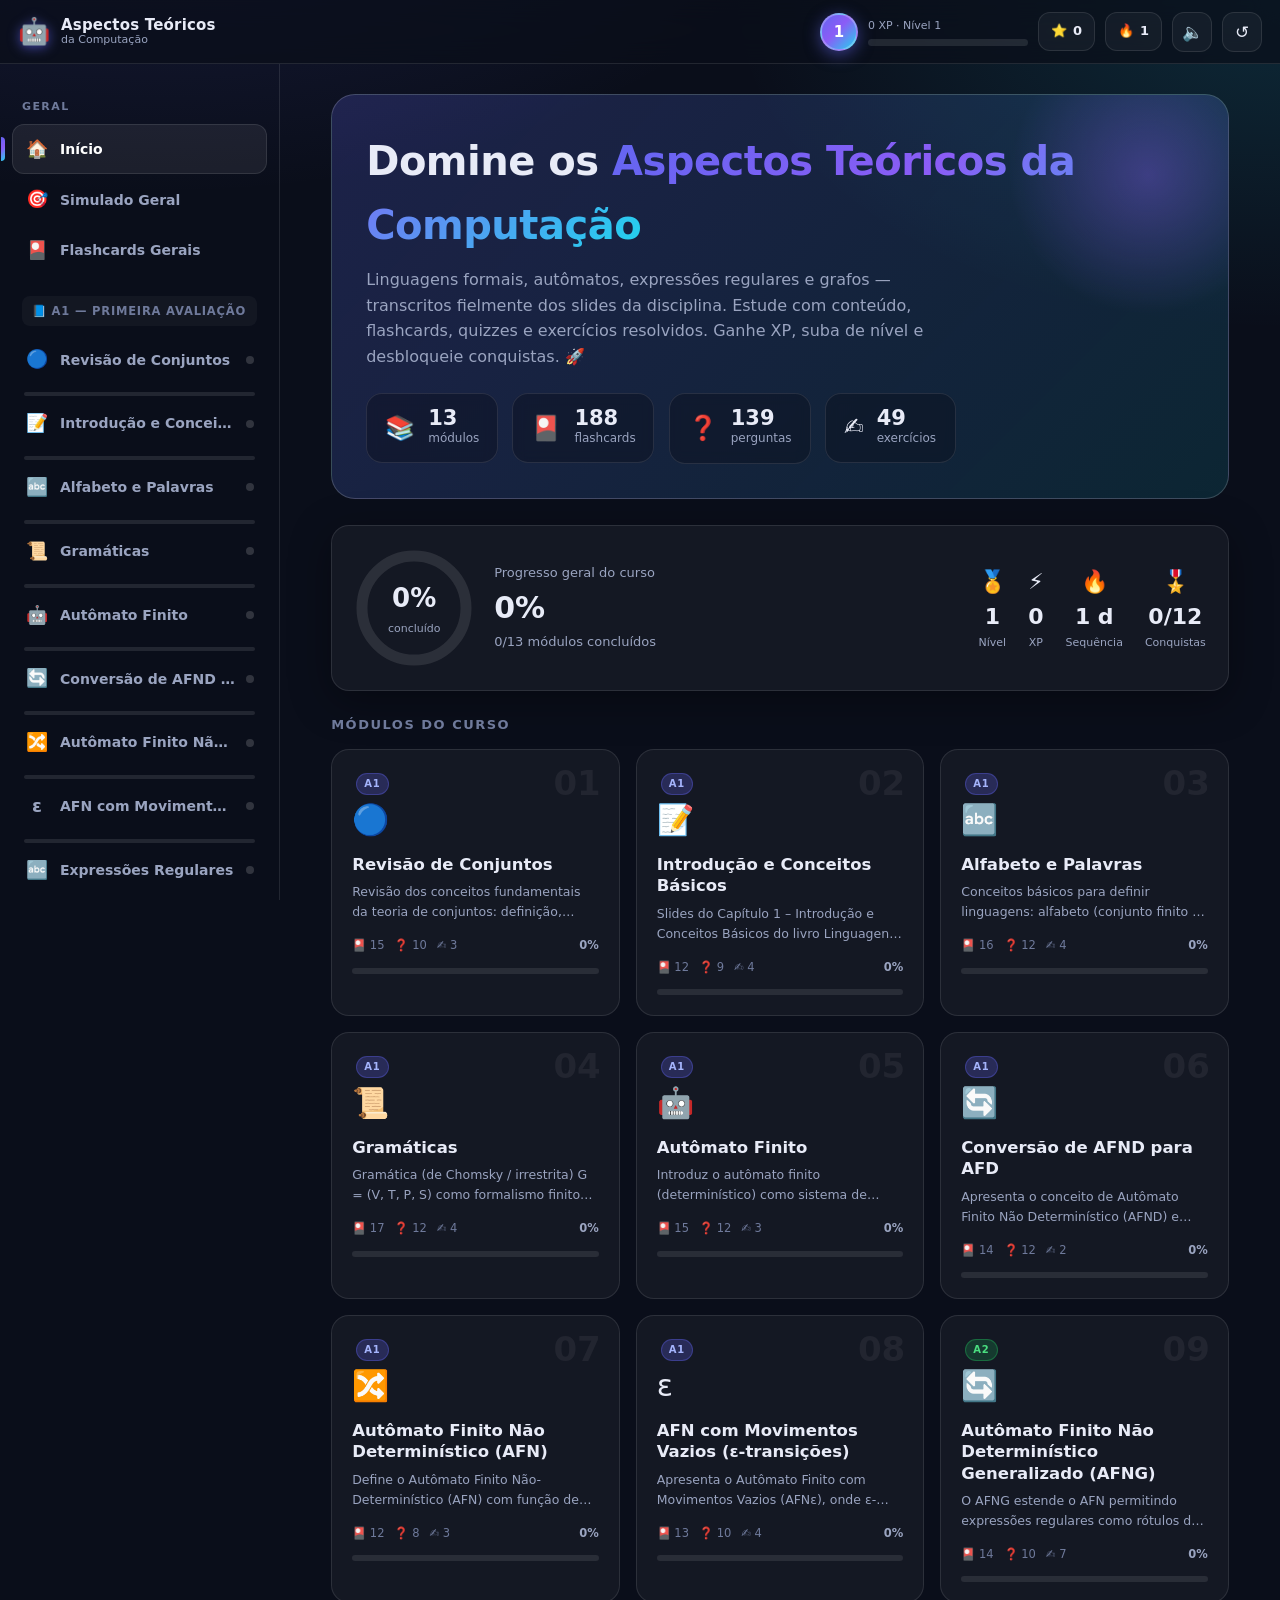
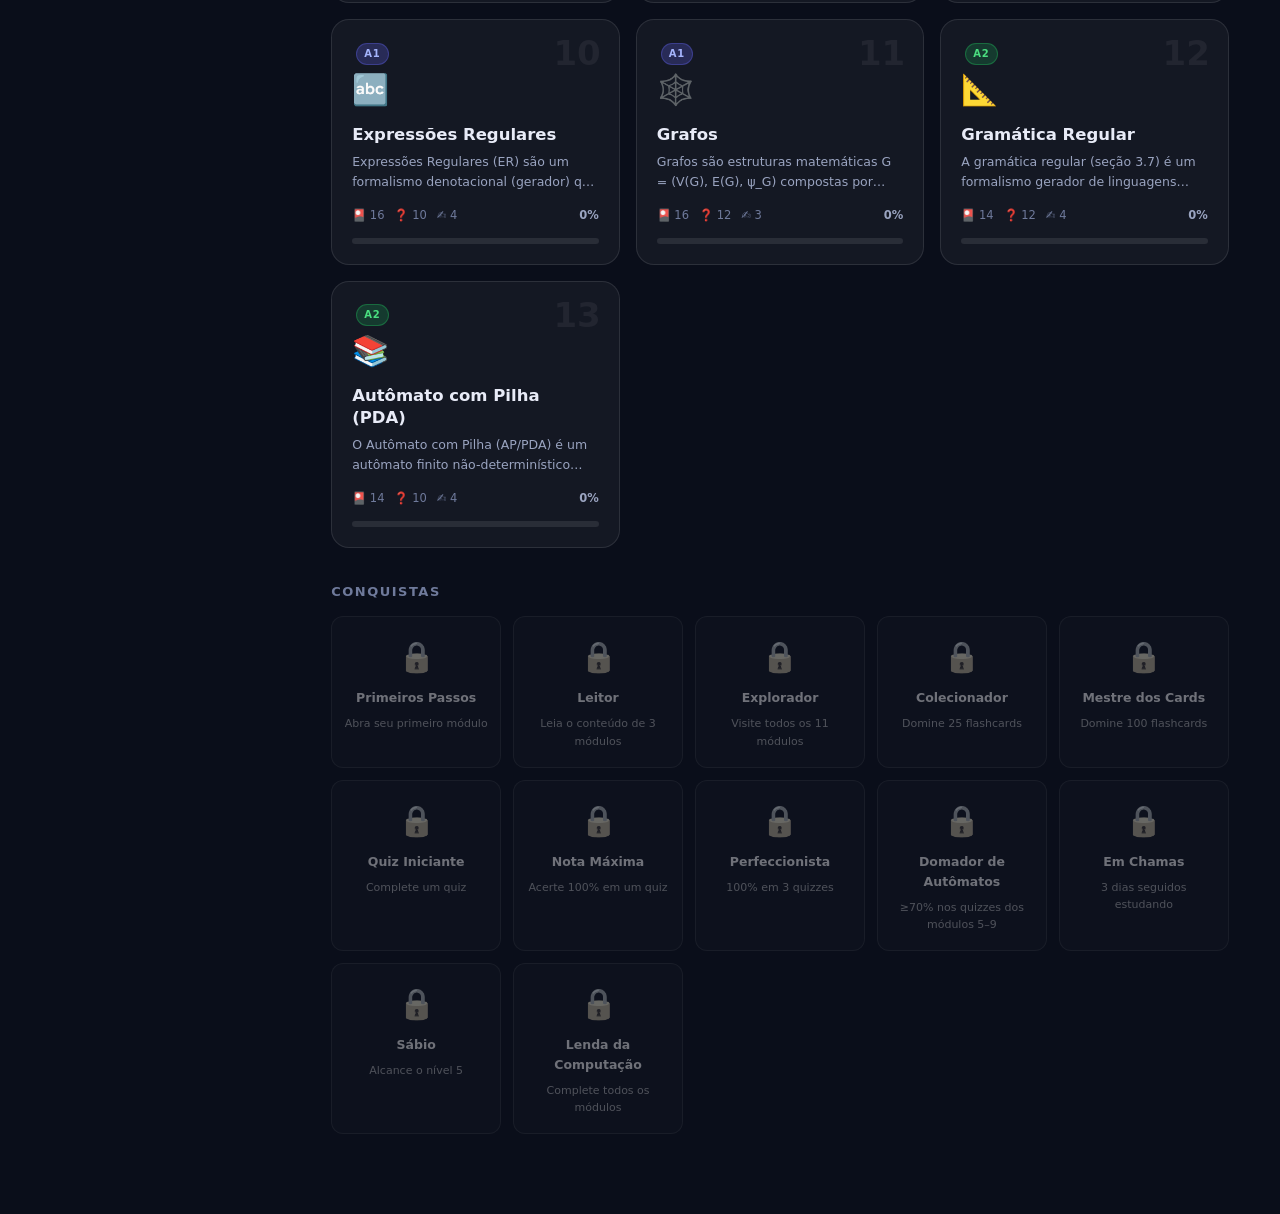
==== index.html @ 9d61594e "Inicial: site interativo de estudos — Aspectos Teóricos da Computação Vanilla JS offline, com flashc" ====
<!DOCTYPE html>
<html lang="pt-BR">
<head>
  <meta charset="UTF-8" />
  <meta name="viewport" content="width=device-width, initial-scale=1.0" />
  <title>Aspectos Teóricos da Computação · Estudo Interativo</title>
  <meta name="description" content="Site interativo de estudos: linguagens formais, autômatos, expressões regulares e grafos. Flashcards, quiz, exercícios e gamificação." />
  <link rel="preconnect" href="https://fonts.googleapis.com" />
  <link rel="stylesheet" href="css/styles.css" />
  <link rel="icon" href="data:image/svg+xml,<svg xmlns='http://www.w3.org/2000/svg' viewBox='0 0 100 100'><text y='.9em' font-size='90'>🤖</text></svg>" />
</head>
<body>
  <!-- Confetti / efeitos -->
  <canvas id="fx" aria-hidden="true"></canvas>

  <!-- Topbar -->
  <header id="topbar">
    <button id="menuBtn" class="icon-btn" aria-label="Menu" title="Menu">☰</button>
    <a class="brand" href="#home">
      <span class="brand-logo">🤖</span>
      <span class="brand-text">
        <strong>Aspectos Teóricos</strong>
        <small>da Computação</small>
      </span>
    </a>

    <div class="hud">
      <div class="hud-level" id="hudLevel" title="Seu nível">
        <span class="hud-level-badge" id="hudLevelNum">1</span>
        <div class="hud-xpwrap">
          <div class="hud-xptext"><span id="hudXp">0</span> XP · Nível <span id="hudLevelText">1</span></div>
          <div class="xpbar"><div class="xpbar-fill" id="hudXpFill"></div></div>
        </div>
      </div>
      <div class="hud-chip" id="hudPoints" title="Pontos acumulados">⭐ <span id="hudPointsNum">0</span></div>
      <div class="hud-chip" id="hudStreak" title="Sequência de dias estudando">🔥 <span id="hudStreakNum">0</span></div>
      <button class="icon-btn" id="soundBtn" title="Ativar/desativar sons">🔊</button>
      <button class="icon-btn" id="resetBtn" title="Zerar progresso">↺</button>
    </div>
  </header>

  <div id="shell">
    <!-- Sidebar -->
    <nav id="sidebar" aria-label="Navegação dos módulos"></nav>
    <div id="backdrop"></div>

    <!-- Conteúdo principal -->
    <main id="main" tabindex="-1"></main>
  </div>

  <!-- Toasts -->
  <div id="toasts" aria-live="polite"></div>

  <!-- Bibliotecas (vendoradas para uso offline) -->
  <script src="js/vendor/marked.min.js"></script>
  <script src="js/vendor/mermaid.min.js"></script>
  <!-- Dados do curso (auto-gerado) -->
  <script src="js/content-data.js"></script>
  <!-- Aplicação -->
  <script src="js/app.js"></script>
</body>
</html>
---- css/styles.css ----
/* ===========================================================================
   Aspectos Teóricos da Computação — Estudo Interativo
   Tema escuro, glassmorphism, gamificação.
   =========================================================================== */
:root{
  --bg0:#0a0e1a; --bg1:#0e1430; --bg2:#121a3a;
  --card:rgba(255,255,255,.045);
  --card-strong:rgba(255,255,255,.07);
  --border:rgba(255,255,255,.10);
  --border-strong:rgba(255,255,255,.18);
  --txt:#e8ebf7; --muted:#9aa4c0; --muted2:#6f7a9b;
  --ind:#6366f1; --vio:#8b5cf6; --cya:#22d3ee; --pin:#ec4899;
  --grn:#22c55e; --red:#ef4444; --amb:#f59e0b;
  --grad:linear-gradient(135deg,#6366f1 0%,#8b5cf6 45%,#22d3ee 100%);
  --grad-pin:linear-gradient(135deg,#ec4899,#8b5cf6);
  --grad-grn:linear-gradient(135deg,#22c55e,#14b8a6);
  --radius:18px; --radius-sm:12px;
  --shadow:0 10px 40px rgba(0,0,0,.35);
  --topbar-h:64px; --sidebar-w:280px;
  --font:'Inter',ui-sans-serif,system-ui,-apple-system,'Segoe UI',Roboto,Helvetica,Arial,sans-serif;
  --mono:ui-monospace,'JetBrains Mono','SFMono-Regular',Consolas,'Liberation Mono',monospace;
}

*{box-sizing:border-box}
html,body{margin:0;padding:0}
body{
  font-family:var(--font); color:var(--txt); line-height:1.6;
  background:
    radial-gradient(1200px 700px at 12% -8%, rgba(99,102,241,.20), transparent 60%),
    radial-gradient(1000px 600px at 100% 0%, rgba(34,211,238,.14), transparent 55%),
    radial-gradient(900px 600px at 50% 120%, rgba(236,72,153,.12), transparent 60%),
    var(--bg0);
  min-height:100vh; -webkit-font-smoothing:antialiased;
}
a{color:inherit;text-decoration:none}
button{font-family:inherit}
::selection{background:rgba(139,92,246,.4)}

/* Scrollbar */
*::-webkit-scrollbar{width:10px;height:10px}
*::-webkit-scrollbar-thumb{background:rgba(255,255,255,.12);border-radius:20px}
*::-webkit-scrollbar-thumb:hover{background:rgba(255,255,255,.22)}

#fx{position:fixed;inset:0;width:100%;height:100%;pointer-events:none;z-index:9999}

/* ============================ TOPBAR ============================ */
#topbar{
  position:sticky;top:0;z-index:50;height:var(--topbar-h);
  display:flex;align-items:center;gap:14px;padding:0 18px;
  background:rgba(10,14,26,.72);backdrop-filter:blur(14px);
  border-bottom:1px solid var(--border);
}
.brand{display:flex;align-items:center;gap:11px;min-width:0}
.brand-logo{font-size:26px;filter:drop-shadow(0 2px 6px rgba(99,102,241,.6))}
.brand-text{display:flex;flex-direction:column;line-height:1.05;min-width:0}
.brand-text strong{font-size:15px;letter-spacing:.2px;white-space:nowrap}
.brand-text small{font-size:11px;color:var(--muted);white-space:nowrap}

.hud{display:flex;align-items:center;gap:10px;margin-left:auto}
.hud-level{display:flex;align-items:center;gap:10px}
.hud-level-badge{
  width:38px;height:38px;border-radius:50%;display:grid;place-items:center;
  font-weight:800;font-size:15px;color:#fff;background:var(--grad);
  box-shadow:0 4px 16px rgba(99,102,241,.5);border:2px solid rgba(255,255,255,.25);
  flex:none;
}
.hud-xpwrap{display:flex;flex-direction:column;gap:4px;width:160px}
.hud-xptext{font-size:11px;color:var(--muted)}
.xpbar{height:7px;border-radius:20px;background:rgba(255,255,255,.10);overflow:hidden}
.xpbar-fill{height:100%;width:0;border-radius:20px;background:var(--grad);transition:width .6s cubic-bezier(.2,.8,.2,1)}
.hud-chip{
  display:flex;align-items:center;gap:6px;font-size:13px;font-weight:700;
  padding:8px 12px;border-radius:12px;background:var(--card);border:1px solid var(--border);
  white-space:nowrap;
}
.icon-btn{
  width:40px;height:40px;border-radius:12px;border:1px solid var(--border);
  background:var(--card);color:var(--txt);font-size:17px;cursor:pointer;flex:none;
  display:grid;place-items:center;transition:.15s;
}
.icon-btn:hover{background:var(--card-strong);border-color:var(--border-strong);transform:translateY(-1px)}
#menuBtn{display:none}

/* ============================ SHELL ============================ */
#shell{display:flex;align-items:flex-start}
#sidebar{
  position:sticky;top:var(--topbar-h);height:calc(100vh - var(--topbar-h));
  width:var(--sidebar-w);flex:none;overflow-y:auto;padding:16px 12px 40px;
  border-right:1px solid var(--border);
}
#backdrop{display:none}
#main{flex:1;min-width:0;padding:30px clamp(16px,4vw,52px) 80px;outline:none;max-width:1100px;margin:0 auto}

/* Sidebar nav */
.nav-section{font-size:11px;text-transform:uppercase;letter-spacing:1.4px;color:var(--muted2);margin:18px 10px 8px;font-weight:700}
.nav-section-eval{font-size:11.5px;letter-spacing:.8px;margin-top:20px;padding:6px 10px;border-radius:8px;background:rgba(255,255,255,.04)}
.nav-section-a2{color:#4ade80;background:rgba(34,197,94,.08)}
.nav-item{
  display:flex;align-items:center;gap:11px;padding:10px 12px;border-radius:12px;
  cursor:pointer;color:var(--muted);font-size:14px;font-weight:600;position:relative;transition:.14s;border:1px solid transparent;
}
.nav-item:hover{background:var(--card);color:var(--txt)}
.nav-item.active{background:var(--card-strong);color:#fff;border-color:var(--border)}
.nav-item.active::before{content:"";position:absolute;left:-12px;top:50%;transform:translateY(-50%);width:4px;height:24px;border-radius:0 4px 4px 0;background:var(--grad)}
.nav-ico{font-size:18px;width:24px;text-align:center;flex:none}
.nav-label{flex:1;min-width:0;overflow:hidden;text-overflow:ellipsis;white-space:nowrap}
.nav-num{font-size:11px;color:var(--muted2);font-weight:700;flex:none}
.nav-dot{width:8px;height:8px;border-radius:50%;flex:none;background:rgba(255,255,255,.16)}
.nav-dot.partial{background:var(--amb)}
.nav-dot.done{background:var(--grn);box-shadow:0 0 8px rgba(34,197,94,.7)}
.nav-mini{height:4px;border-radius:4px;background:rgba(255,255,255,.10);margin:7px 12px 2px;overflow:hidden}
.nav-mini > i{display:block;height:100%;background:var(--grad);border-radius:4px;transition:width .5s}

/* ============================ GENERIC ============================ */
.card{background:var(--card);border:1px solid var(--border);border-radius:var(--radius);padding:22px;box-shadow:var(--shadow)}
.btn{
  display:inline-flex;align-items:center;gap:8px;justify-content:center;
  padding:11px 18px;border-radius:12px;border:1px solid var(--border);
  background:var(--card);color:var(--txt);font-weight:700;font-size:14px;cursor:pointer;transition:.16s;
}
.btn:hover{background:var(--card-strong);transform:translateY(-1px);border-color:var(--border-strong)}
.btn:disabled{opacity:.5;cursor:not-allowed;transform:none}
.btn-primary{background:var(--grad);border:none;color:#fff;box-shadow:0 8px 22px rgba(99,102,241,.4)}
.btn-primary:hover{filter:brightness(1.08)}
.btn-ghost{background:transparent}
.btn-sm{padding:8px 13px;font-size:13px}
.pill{display:inline-block;padding:4px 11px;border-radius:30px;font-size:11.5px;font-weight:700;background:var(--card-strong);border:1px solid var(--border);color:var(--muted)}
.tag{display:inline-block;padding:3px 10px;border-radius:30px;font-size:11px;font-weight:600;color:#c7d0f0;background:rgba(99,102,241,.16);border:1px solid rgba(99,102,241,.3);margin:0 5px 5px 0}
.muted{color:var(--muted)}
.section-title{font-size:13px;text-transform:uppercase;letter-spacing:1.5px;color:var(--muted2);font-weight:700;margin:0 0 14px}

.page-head{margin-bottom:26px}
.page-head h1{font-size:clamp(24px,3.4vw,36px);margin:0 0 6px;font-weight:800;letter-spacing:-.3px}
.gradient-text{background:var(--grad);-webkit-background-clip:text;background-clip:text;-webkit-text-fill-color:transparent}
.breadcrumb{font-size:13px;color:var(--muted);margin-bottom:14px}
.breadcrumb a:hover{color:#fff}

/* ============================ HOME / DASHBOARD ============================ */
.hero{
  position:relative;overflow:hidden;border-radius:24px;padding:34px;margin-bottom:26px;
  background:linear-gradient(135deg,rgba(99,102,241,.22),rgba(34,211,238,.12));
  border:1px solid var(--border-strong);
}
.hero::after{content:"";position:absolute;right:-60px;top:-60px;width:280px;height:280px;border-radius:50%;background:radial-gradient(circle,rgba(139,92,246,.35),transparent 70%)}
.hero h1{font-size:clamp(26px,4vw,40px);margin:0 0 10px;font-weight:800;letter-spacing:-.5px;position:relative}
.hero p{color:var(--muted);max-width:60ch;margin:0;position:relative}
.hero-stats{display:flex;flex-wrap:wrap;gap:14px;margin-top:24px;position:relative}
.stat{
  display:flex;align-items:center;gap:13px;padding:14px 18px;border-radius:16px;
  background:rgba(10,14,26,.4);border:1px solid var(--border);backdrop-filter:blur(6px);
}
.stat-ico{font-size:24px}
.stat-val{font-size:21px;font-weight:800;line-height:1}
.stat-lbl{font-size:12px;color:var(--muted)}

.ring-wrap{display:flex;align-items:center;gap:20px}
.ring{--p:0;width:120px;height:120px;flex:none;position:relative;display:grid;place-items:center}
.ring svg{transform:rotate(-90deg)}
.ring .ring-num{position:absolute;text-align:center}
.ring .ring-num b{font-size:26px;font-weight:800}
.ring .ring-num span{display:block;font-size:11px;color:var(--muted)}

.grid{display:grid;gap:16px}
.grid-mods{grid-template-columns:repeat(auto-fill,minmax(255px,1fr))}
.mod-card{
  position:relative;cursor:pointer;border-radius:var(--radius);padding:20px;
  background:var(--card);border:1px solid var(--border);transition:.18s;overflow:hidden;
}
.mod-card:hover{transform:translateY(-4px);border-color:var(--border-strong);background:var(--card-strong);box-shadow:var(--shadow)}
.mod-card .mod-ico{font-size:30px;margin-bottom:10px;display:block}
.mod-card .mod-n{position:absolute;top:16px;right:18px;font-size:34px;font-weight:800;color:rgba(255,255,255,.06);line-height:1}
.mod-card h3{margin:0 0 7px;font-size:16.5px;font-weight:700;line-height:1.3}
.mod-card p{margin:0 0 14px;font-size:12.5px;color:var(--muted);display:-webkit-box;-webkit-line-clamp:2;-webkit-box-orient:vertical;overflow:hidden}
.mod-meta{display:flex;align-items:center;gap:10px;font-size:11.5px;color:var(--muted2)}
.mod-prog{height:6px;border-radius:6px;background:rgba(255,255,255,.09);overflow:hidden;margin-top:13px}
.mod-prog > i{display:block;height:100%;background:var(--grad);border-radius:6px;transition:width .6s}
.mod-badge-done{position:absolute;top:14px;right:16px;font-size:18px;filter:drop-shadow(0 0 6px rgba(34,197,94,.8))}
.eval-badge{display:inline-block;font-size:10px;font-weight:800;letter-spacing:.8px;padding:2px 7px;border-radius:20px;vertical-align:middle;margin-left:4px}
.eval-badge-a1{background:rgba(99,102,241,.25);color:#a5b4fc;border:1px solid rgba(99,102,241,.35)}
.eval-badge-a2{background:rgba(34,197,94,.20);color:#4ade80;border:1px solid rgba(34,197,94,.35)}

/* ============================ ACHIEVEMENTS ============================ */
.ach-grid{display:grid;grid-template-columns:repeat(auto-fill,minmax(150px,1fr));gap:12px}
.ach{
  display:flex;flex-direction:column;align-items:center;text-align:center;gap:7px;
  padding:16px 12px;border-radius:var(--radius-sm);background:var(--card);border:1px solid var(--border);transition:.16s;
}
.ach.locked{opacity:.45;filter:grayscale(.85)}
.ach.unlocked{border-color:rgba(245,158,11,.45);background:linear-gradient(160deg,rgba(245,158,11,.12),var(--card))}
.ach-ico{font-size:30px}
.ach-ttl{font-size:12.5px;font-weight:700}
.ach-desc{font-size:11px;color:var(--muted)}

/* ============================ MODULE TABS ============================ */
.tabs{display:flex;gap:6px;flex-wrap:wrap;margin:8px 0 26px;border-bottom:1px solid var(--border);padding-bottom:2px}
.tab{
  padding:10px 16px;border-radius:12px 12px 0 0;cursor:pointer;font-weight:700;font-size:13.5px;color:var(--muted);
  border:1px solid transparent;border-bottom:none;position:relative;transition:.14s;display:flex;align-items:center;gap:7px;
}
.tab:hover{color:var(--txt);background:var(--card)}
.tab.active{color:#fff;background:var(--card-strong)}
.tab.active::after{content:"";position:absolute;left:12px;right:12px;bottom:-3px;height:3px;border-radius:3px;background:var(--grad)}
.tab .cnt{font-size:11px;padding:1px 7px;border-radius:20px;background:rgba(255,255,255,.10);color:var(--muted)}

/* ============================ MARKDOWN (Conteúdo) ============================ */
.md{font-size:15px;color:#dfe4f5}
.md h1,.md h2,.md h3,.md h4{line-height:1.25;font-weight:800;scroll-margin-top:80px}
.md h1{font-size:27px;margin:6px 0 16px}
.md h2{font-size:21px;margin:34px 0 12px;padding-bottom:8px;border-bottom:1px solid var(--border)}
.md h2::before{content:"▍";color:var(--vio);margin-right:8px}
.md h3{font-size:17px;margin:24px 0 9px;color:#eef1fb}
.md h4{font-size:15px;margin:18px 0 6px;color:var(--cya)}
.md p{margin:11px 0}
.md ul,.md ol{margin:11px 0;padding-left:24px}
.md li{margin:5px 0}
.md li::marker{color:var(--vio)}
.md strong{color:#fff}
.md em{color:#c9d2f2}
.md a{color:var(--cya);border-bottom:1px dashed rgba(34,211,238,.4)}
.md hr{border:none;border-top:1px solid var(--border);margin:26px 0}
.md code{font-family:var(--mono);font-size:.9em;background:rgba(139,92,246,.16);border:1px solid rgba(139,92,246,.25);padding:1px 6px;border-radius:6px;color:#e9d8ff;white-space:nowrap}
.md pre{background:rgba(0,0,0,.3);border:1px solid var(--border);border-radius:12px;padding:14px;overflow:auto}
.md pre code{background:none;border:none;padding:0;white-space:pre;color:#dfe4f5}
.md blockquote{
  margin:16px 0;padding:13px 18px;border-radius:0 12px 12px 0;
  background:var(--card);border-left:4px solid var(--vio);color:#dde3f6;
}
.md blockquote p{margin:6px 0}
.md table{border-collapse:collapse;width:auto;margin:16px 0;font-size:13.5px;display:block;overflow-x:auto}
.md th,.md td{border:1px solid var(--border);padding:8px 13px;text-align:left}
.md thead th{background:rgba(99,102,241,.18);color:#fff;font-weight:700}
.md tbody tr:nth-child(even){background:rgba(255,255,255,.025)}

/* Mermaid */
.mermaid{
  display:flex;justify-content:center;margin:18px 0;padding:18px;
  background:radial-gradient(circle at 50% 0,rgba(99,102,241,.10),transparent 70%),rgba(255,255,255,.02);
  border:1px solid var(--border);border-radius:14px;overflow-x:auto;
}
.mermaid svg{max-width:100%;height:auto}
.mermaid-error{font-family:var(--mono);font-size:12px;color:var(--amb);white-space:pre-wrap;background:rgba(245,158,11,.08);border:1px dashed rgba(245,158,11,.4);border-radius:10px;padding:12px;width:100%}

/* ============================ KEY POINTS ============================ */
.kp-list{display:grid;gap:11px}
.kp{
  display:flex;gap:13px;align-items:flex-start;padding:15px 17px;border-radius:14px;
  background:var(--card);border:1px solid var(--border);
}
.kp-num{width:28px;height:28px;border-radius:9px;background:var(--grad);color:#fff;font-weight:800;font-size:13px;display:grid;place-items:center;flex:none}
.kp p{margin:0;font-size:14.5px}

/* ============================ FLASHCARDS ============================ */
.fc-stage{display:flex;flex-direction:column;align-items:center;gap:18px}
.fc-progress{width:100%;max-width:560px;display:flex;align-items:center;gap:12px;font-size:12.5px;color:var(--muted)}
.fc-progress .bar{flex:1;height:7px;border-radius:7px;background:rgba(255,255,255,.10);overflow:hidden}
.fc-progress .bar > i{display:block;height:100%;background:var(--grad-grn);transition:width .4s}
.flashcard{
  width:100%;max-width:560px;height:300px;perspective:1600px;cursor:pointer;user-select:none;
}
.flashcard-inner{position:relative;width:100%;height:100%;transition:transform .6s cubic-bezier(.2,.8,.2,1);transform-style:preserve-3d}
.flashcard.flipped .flashcard-inner{transform:rotateY(180deg)}
.fc-face{
  position:absolute;inset:0;backface-visibility:hidden;-webkit-backface-visibility:hidden;
  border-radius:20px;display:flex;flex-direction:column;justify-content:center;align-items:center;
  padding:32px;text-align:center;border:1px solid var(--border-strong);box-shadow:var(--shadow);
}
.fc-front{background:linear-gradient(160deg,#1a2350,#121a3a)}
.fc-back{background:linear-gradient(160deg,#15233f,#0e2a2e);transform:rotateY(180deg)}
.fc-tag{position:absolute;top:16px;left:18px;font-size:11px;letter-spacing:1.5px;text-transform:uppercase;color:var(--muted2);font-weight:700}
.fc-q{font-size:21px;font-weight:700;line-height:1.4}
.fc-a{font-size:16.5px;line-height:1.55;color:#e3e8fa}
.fc-a code,.fc-q code{font-family:var(--mono);background:rgba(139,92,246,.2);padding:1px 6px;border-radius:6px}
.fc-hint{position:absolute;bottom:14px;font-size:11.5px;color:var(--muted2)}
.fc-controls{display:flex;gap:10px;flex-wrap:wrap;justify-content:center}
.fc-known{background:var(--grad-grn);border:none;color:#06281a}
.fc-state{font-size:12px;color:var(--muted);min-height:18px}

/* ============================ QUIZ ============================ */
.quiz-wrap{max-width:720px}
.quiz-bar{display:flex;align-items:center;gap:12px;margin-bottom:18px;font-size:13px;color:var(--muted)}
.quiz-bar .bar{flex:1;height:8px;border-radius:8px;background:rgba(255,255,255,.10);overflow:hidden}
.quiz-bar .bar > i{display:block;height:100%;background:var(--grad);transition:width .4s}
.quiz-q{font-size:20px;font-weight:700;line-height:1.4;margin:6px 0 20px}
.quiz-q .qn{color:var(--vio);font-weight:800;margin-right:6px}
.opt{
  display:flex;align-items:center;gap:13px;width:100%;text-align:left;margin:10px 0;
  padding:15px 18px;border-radius:14px;background:var(--card);border:1px solid var(--border);
  color:var(--txt);font-size:15px;cursor:pointer;transition:.14s;
}
.opt:hover:not(:disabled){background:var(--card-strong);border-color:var(--border-strong);transform:translateX(3px)}
.opt:disabled{cursor:default}
.opt .key{width:30px;height:30px;border-radius:9px;display:grid;place-items:center;font-weight:800;font-size:14px;background:rgba(255,255,255,.08);flex:none;transition:.14s}
.opt.correct{background:rgba(34,197,94,.16);border-color:rgba(34,197,94,.6)}
.opt.correct .key{background:var(--grn);color:#04210f}
.opt.wrong{background:rgba(239,68,68,.14);border-color:rgba(239,68,68,.55)}
.opt.wrong .key{background:var(--red);color:#2a0606}
.opt.dim{opacity:.55}
.explain{margin:16px 0 6px;padding:15px 18px;border-radius:14px;background:rgba(34,211,238,.08);border:1px solid rgba(34,211,238,.3);font-size:14px}
.explain b{color:var(--cya)}
.quiz-foot{display:flex;justify-content:space-between;align-items:center;margin-top:20px;gap:12px}
.feedback{font-weight:800;font-size:15px}
.feedback.ok{color:var(--grn)} .feedback.no{color:var(--red)}

.result{text-align:center;padding:20px 10px}
.result .big{font-size:64px;font-weight:800;line-height:1;background:var(--grad);-webkit-background-clip:text;background-clip:text;-webkit-text-fill-color:transparent}
.result .sub{color:var(--muted);margin:8px 0 4px;font-size:15px}
.result .emoji{font-size:60px;margin-bottom:6px}
.score-circle{margin:10px auto}

/* ============================ EXERCISES ============================ */
.ex{margin:0 0 16px;border-radius:16px;background:var(--card);border:1px solid var(--border);overflow:hidden}
.ex-head{display:flex;align-items:center;gap:12px;padding:16px 20px;cursor:pointer;transition:.14s}
.ex-head:hover{background:var(--card-strong)}
.ex-ico{font-size:20px}
.ex-title{font-weight:700;font-size:15.5px;flex:1}
.ex-chev{color:var(--muted);transition:transform .25s}
.ex.open .ex-chev{transform:rotate(90deg)}
.ex-body{padding:0 20px;max-height:0;overflow:hidden;transition:max-height .35s ease,padding .35s ease}
.ex.open .ex-body{padding:4px 20px 20px;max-height:4000px}
.ex-prompt{font-size:14.5px;margin:6px 0 14px}
.ex-sol{border-top:1px dashed var(--border);padding-top:14px;margin-top:6px}
.ex-sol h5{margin:0 0 8px;font-size:12px;text-transform:uppercase;letter-spacing:1.4px;color:var(--grn)}
.ex-ans{margin-top:12px;padding:11px 15px;border-radius:10px;background:rgba(34,197,94,.10);border:1px solid rgba(34,197,94,.3);font-size:14px}
.ex-ans b{color:var(--grn)}

/* ============================ TOASTS ============================ */
#toasts{position:fixed;right:18px;bottom:18px;z-index:9998;display:flex;flex-direction:column;gap:10px;max-width:min(360px,86vw)}
.toast{
  display:flex;gap:12px;align-items:center;padding:14px 16px;border-radius:14px;
  background:rgba(18,24,52,.96);border:1px solid var(--border-strong);box-shadow:var(--shadow);
  animation:toastIn .4s cubic-bezier(.2,1.2,.3,1);backdrop-filter:blur(8px);
}
.toast.out{animation:toastOut .35s forwards}
.toast-ico{font-size:26px;flex:none}
.toast-body strong{display:block;font-size:14px}
.toast-body small{color:var(--muted);font-size:12.5px}
.toast.xp{border-color:rgba(99,102,241,.5)}
.toast.ach{border-color:rgba(245,158,11,.55);background:linear-gradient(160deg,rgba(245,158,11,.14),rgba(18,24,52,.96))}
.toast.lvl{border-color:rgba(34,211,238,.55)}
@keyframes toastIn{from{opacity:0;transform:translateX(40px) scale(.9)}to{opacity:1;transform:none}}
@keyframes toastOut{to{opacity:0;transform:translateX(40px) scale(.9)}}

/* XP float */
.xp-float{position:fixed;z-index:9997;font-weight:800;font-size:18px;color:var(--cya);pointer-events:none;text-shadow:0 2px 8px rgba(0,0,0,.6);animation:xpFloat 1.1s ease-out forwards}
@keyframes xpFloat{0%{opacity:0;transform:translateY(0) scale(.8)}20%{opacity:1}100%{opacity:0;transform:translateY(-60px) scale(1.15)}}

.empty{text-align:center;color:var(--muted);padding:50px 20px}
.empty .big{font-size:48px;margin-bottom:10px}

/* Animations */
@keyframes pop{0%{transform:scale(.6);opacity:0}70%{transform:scale(1.12)}100%{transform:scale(1);opacity:1}}
.pop{animation:pop .4s cubic-bezier(.2,1.3,.4,1)}
.fade-in{animation:fadeIn .35s ease}
@keyframes fadeIn{from{opacity:0;transform:translateY(8px)}to{opacity:1;transform:none}}

/* ============================ RESPONSIVE ============================ */
@media (max-width:920px){
  :root{--sidebar-w:268px}
  #menuBtn{display:grid}
  #sidebar{
    position:fixed;left:0;top:var(--topbar-h);z-index:45;transform:translateX(-105%);
    transition:transform .3s cubic-bezier(.3,.9,.3,1);background:#0c1126;box-shadow:var(--shadow);
  }
  body.nav-open #sidebar{transform:none}
  body.nav-open #backdrop{display:block;position:fixed;inset:var(--topbar-h) 0 0;background:rgba(0,0,0,.5);z-index:44}
  .hud-xpwrap{width:120px}
  .brand-text small{display:none}
}
@media (max-width:560px){
  .hud-level-badge{width:34px;height:34px}
  .hud-xpwrap{display:none}
  .hud-chip{padding:7px 9px}
  #main{padding:22px 16px 70px}
  .flashcard{height:280px}
  .hero{padding:24px 20px}
}
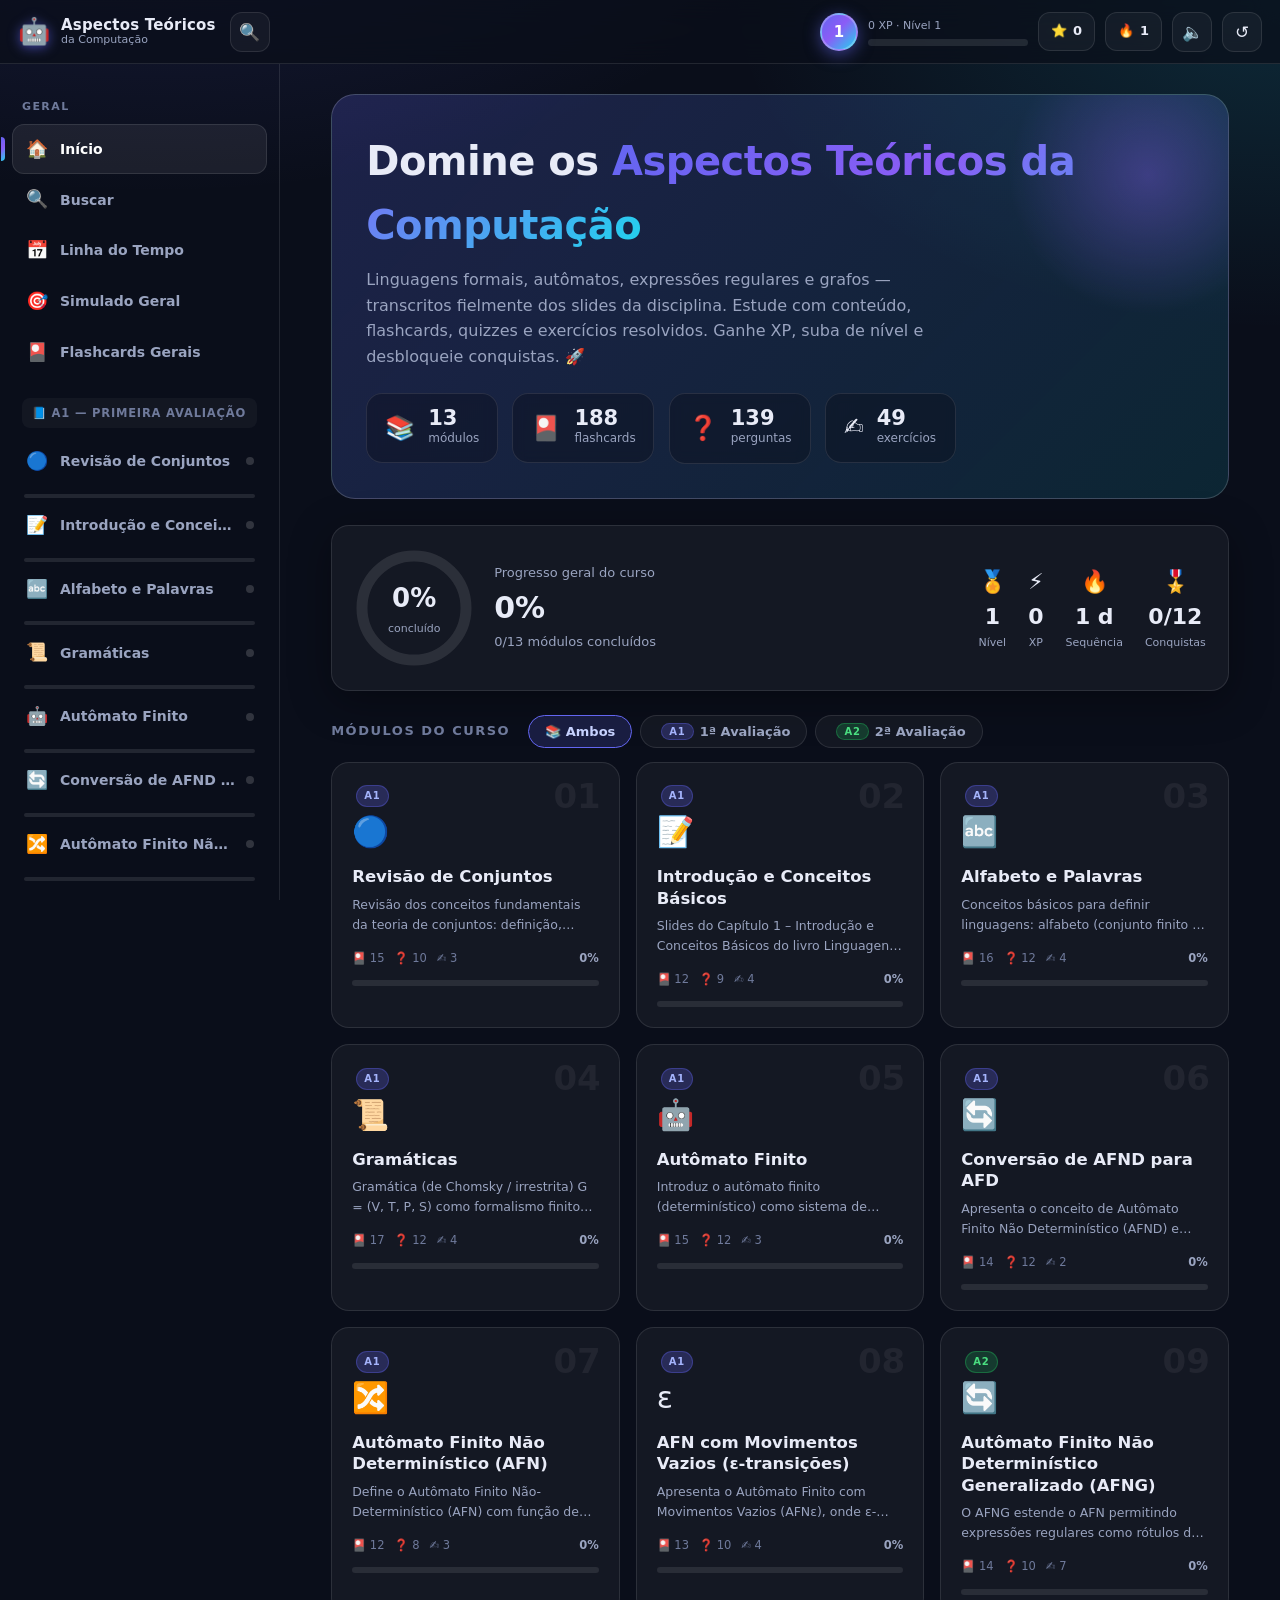
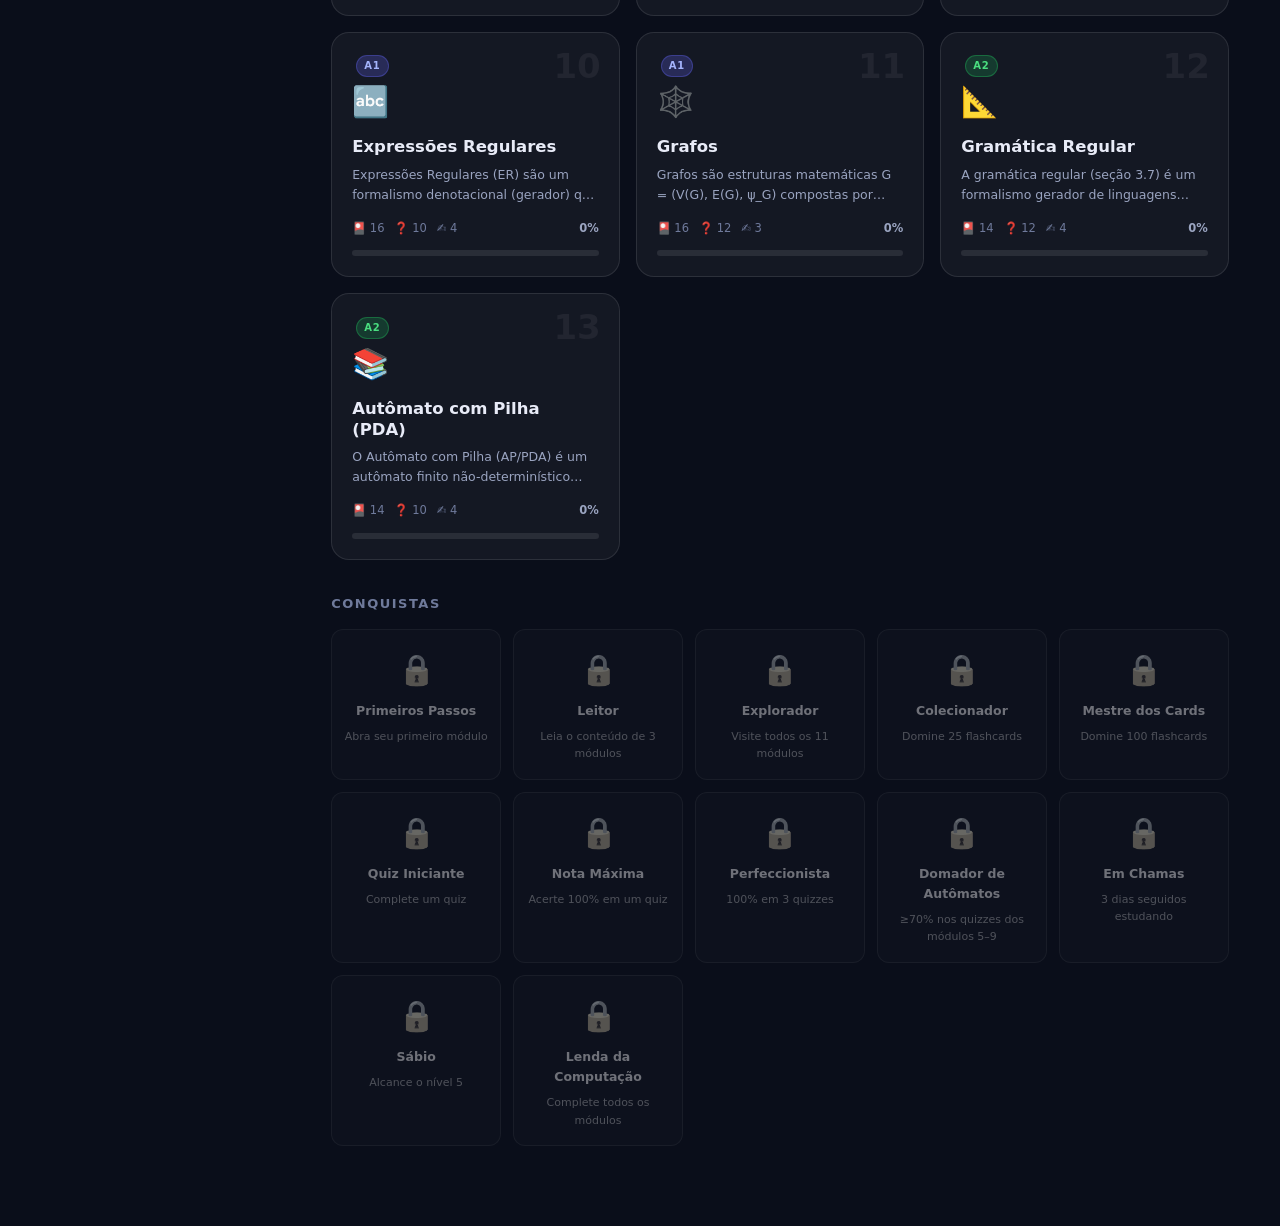
==== commit 7898cee2: "Atualiza app.js, styles.css e index.html com melhorias de estilo e funcionalidade Co-Authored-By: Cl" ====
--- a/index.html
+++ b/index.html
@@ -23,6 +23,8 @@
         <small>da Computação</small>
       </span>
     </a>
+
+    <button class="icon-btn" id="searchBtn" title="Pesquisar (Ctrl+K)">🔍</button>
 
     <div class="hud">
       <div class="hud-level" id="hudLevel" title="Seu nível">
--- a/css/styles.css
+++ b/css/styles.css
@@ -178,6 +178,64 @@
 .eval-badge{display:inline-block;font-size:10px;font-weight:800;letter-spacing:.8px;padding:2px 7px;border-radius:20px;vertical-align:middle;margin-left:4px}
 .eval-badge-a1{background:rgba(99,102,241,.25);color:#a5b4fc;border:1px solid rgba(99,102,241,.35)}
 .eval-badge-a2{background:rgba(34,197,94,.20);color:#4ade80;border:1px solid rgba(34,197,94,.35)}
+
+/* Filtro A1/A2 */
+.eval-filter{display:flex;gap:8px;flex-wrap:wrap;margin:10px 0 4px}
+.eval-btn{
+  display:inline-flex;align-items:center;gap:6px;
+  padding:7px 16px;border-radius:30px;border:1.5px solid var(--border);
+  background:var(--card);color:var(--muted);font-size:13px;font-weight:600;
+  cursor:pointer;transition:all .18s;white-space:nowrap;
+}
+.eval-btn:hover{border-color:var(--border-strong);color:var(--txt);background:var(--card-strong)}
+.eval-btn.active{border-color:#6366f1;background:rgba(99,102,241,.18);color:#c7d2fe}
+.eval-btn.active[data-f="A2"]{border-color:#22c55e;background:rgba(34,197,94,.15);color:#86efac}
+.section-title .eval-filter{display:inline-flex;margin:0 0 0 12px;vertical-align:middle}
+
+/* ============================ PDF BUTTONS ============================ */
+.pdf-btns{display:flex;flex-wrap:wrap;gap:8px;margin-top:14px}
+.pdf-btn{
+  display:inline-flex;align-items:center;gap:5px;
+  background:rgba(99,102,241,.12);border:1.5px solid rgba(99,102,241,.30);
+  color:#c7d2fe;border-radius:20px;padding:5px 14px;font-size:12.5px;font-weight:600;
+  text-decoration:none;transition:all .18s;
+}
+.pdf-btn:hover{background:rgba(99,102,241,.25);border-color:#6366f1;color:#e0e7ff}
+
+/* ============================ TIMELINE ============================ */
+.timeline{padding:8px 0 40px;max-width:860px}
+.tl-group-label{
+  font-size:12px;font-weight:700;text-transform:uppercase;letter-spacing:1.2px;
+  color:var(--muted2);margin:28px 0 16px 36px;display:flex;align-items:center;gap:8px;
+}
+.tl-item{display:flex;align-items:flex-start;gap:0;position:relative;margin-bottom:6px}
+.tl-dot{
+  width:18px;height:18px;border-radius:50%;flex-shrink:0;margin-top:18px;
+  background:var(--bg2);border:2.5px solid var(--border-strong);z-index:1;
+  transition:all .3s;
+}
+.tl-dot.partial{border-color:#6366f1;background:rgba(99,102,241,.3)}
+.tl-dot.done{border-color:#22c55e;background:#22c55e;box-shadow:0 0 8px rgba(34,197,94,.5)}
+.tl-line{
+  width:2px;background:var(--border);flex-shrink:0;
+  margin-top:36px;margin-left:-10px;margin-right:8px;
+  align-self:stretch;min-height:100%;
+}
+.tl-item:last-child .tl-line{display:none}
+.tl-card{
+  flex:1;background:var(--card);border:1px solid var(--border);border-radius:var(--radius-sm);
+  padding:16px 18px;margin-left:10px;margin-bottom:12px;transition:border-color .2s;
+}
+.tl-card:hover{border-color:var(--border-strong)}
+.tl-card-head{display:flex;align-items:center;gap:10px;flex-wrap:wrap}
+.tl-num{font-size:11px;font-weight:800;color:var(--muted2);min-width:22px}
+.tl-ico{font-size:20px}
+.tl-card-title{flex:1;display:flex;align-items:center;gap:8px;flex-wrap:wrap;font-size:15px}
+.tl-study-btn{margin-left:auto;white-space:nowrap}
+.tl-summary{font-size:13.5px;color:var(--muted);margin:8px 0 6px;line-height:1.5}
+.tl-meta{display:flex;gap:14px;font-size:12.5px;color:var(--muted2);flex-wrap:wrap}
+.tl-pct{margin-left:auto;font-weight:700;color:var(--muted)}
+.tl-pdfs{margin-top:10px}
 
 /* ============================ ACHIEVEMENTS ============================ */
 .ach-grid{display:grid;grid-template-columns:repeat(auto-fill,minmax(150px,1fr));gap:12px}
@@ -353,6 +411,46 @@
 .fade-in{animation:fadeIn .35s ease}
 @keyframes fadeIn{from{opacity:0;transform:translateY(8px)}to{opacity:1;transform:none}}
 
+/* ============================ SEARCH ============================ */
+.search-wrap{margin-bottom:24px}
+.search-input{
+  width:100%;padding:14px 20px;font-size:18px;font-family:var(--font);
+  background:var(--card-strong);border:1.5px solid var(--border);border-radius:var(--radius);
+  color:var(--txt);outline:none;transition:border-color .2s,box-shadow .2s;
+}
+.search-input:focus{border-color:var(--ind);box-shadow:0 0 0 3px rgba(99,102,241,.22)}
+.search-input::placeholder{color:var(--muted2)}
+.search-summary{margin:0 0 20px;font-size:14px;color:var(--muted)}
+.search-summary b{color:var(--txt)}
+.search-group{margin-bottom:28px}
+.search-group-title{
+  font-size:12px;text-transform:uppercase;letter-spacing:1.5px;color:var(--muted2);
+  font-weight:700;margin:0 0 10px;display:flex;align-items:center;gap:8px;
+}
+.search-item{
+  display:flex;align-items:flex-start;gap:14px;
+  padding:13px 16px;border-radius:var(--radius-sm);
+  background:var(--card);border:1px solid var(--border);
+  margin-bottom:7px;cursor:pointer;transition:.15s;
+}
+.search-item:hover{background:var(--card-strong);border-color:var(--border-strong);transform:translateX(3px)}
+.search-item-ico{font-size:20px;flex:none;padding-top:2px}
+.search-item-body{flex:1;min-width:0}
+.search-item-title{font-size:14.5px;font-weight:600;margin-bottom:4px}
+.search-item-sub{font-size:13px;color:var(--muted);margin-bottom:5px;overflow:hidden;text-overflow:ellipsis;white-space:nowrap}
+.search-item-mod{font-size:11.5px;color:var(--muted2)}
+.search-item-tags{margin-top:5px}
+.search-item-arr{font-size:20px;color:var(--muted2);flex:none;align-self:center}
+.search-more{font-size:13px;color:var(--muted2);padding:4px 16px 0}
+.search-empty{text-align:center;padding:60px 0;color:var(--muted)}
+.search-empty div{font-size:48px;margin-bottom:12px}
+mark{background:rgba(251,191,36,.22);color:#fbbf24;border-radius:3px;padding:0 2px}
+kbd{
+  display:inline-block;padding:2px 7px;border-radius:6px;font-size:11.5px;
+  font-family:var(--mono);background:var(--card-strong);border:1px solid var(--border-strong);
+  color:var(--muted);vertical-align:middle;
+}
+
 /* ============================ RESPONSIVE ============================ */
 @media (max-width:920px){
   :root{--sidebar-w:268px}
@@ -366,11 +464,24 @@
   .hud-xpwrap{width:120px}
   .brand-text small{display:none}
 }
-@media (max-width:560px){
-  .hud-level-badge{width:34px;height:34px}
+/* ── Tablet pequeno / celular grande ── */
+@media (max-width:640px){
+  #topbar{gap:8px;padding:0 12px}
+  .hud{gap:6px}
   .hud-xpwrap{display:none}
-  .hud-chip{padding:7px 9px}
+  #hudPoints{display:none}
+  .hud-level-badge{width:34px;height:34px;font-size:13px}
+  .hud-chip{padding:5px 9px;font-size:12px}
   #main{padding:22px 16px 70px}
   .flashcard{height:280px}
   .hero{padding:24px 20px}
 }
+/* ── Celular pequeno (≤ 400 px) ── */
+@media (max-width:400px){
+  #topbar{gap:6px;padding:0 8px}
+  .brand-logo{font-size:22px}
+  .brand-text strong{font-size:13px}
+  #hudStreak{display:none}
+  .hud-level-badge{width:30px;height:30px;font-size:12px}
+  .icon-btn{width:34px;height:34px;font-size:15px}
+}
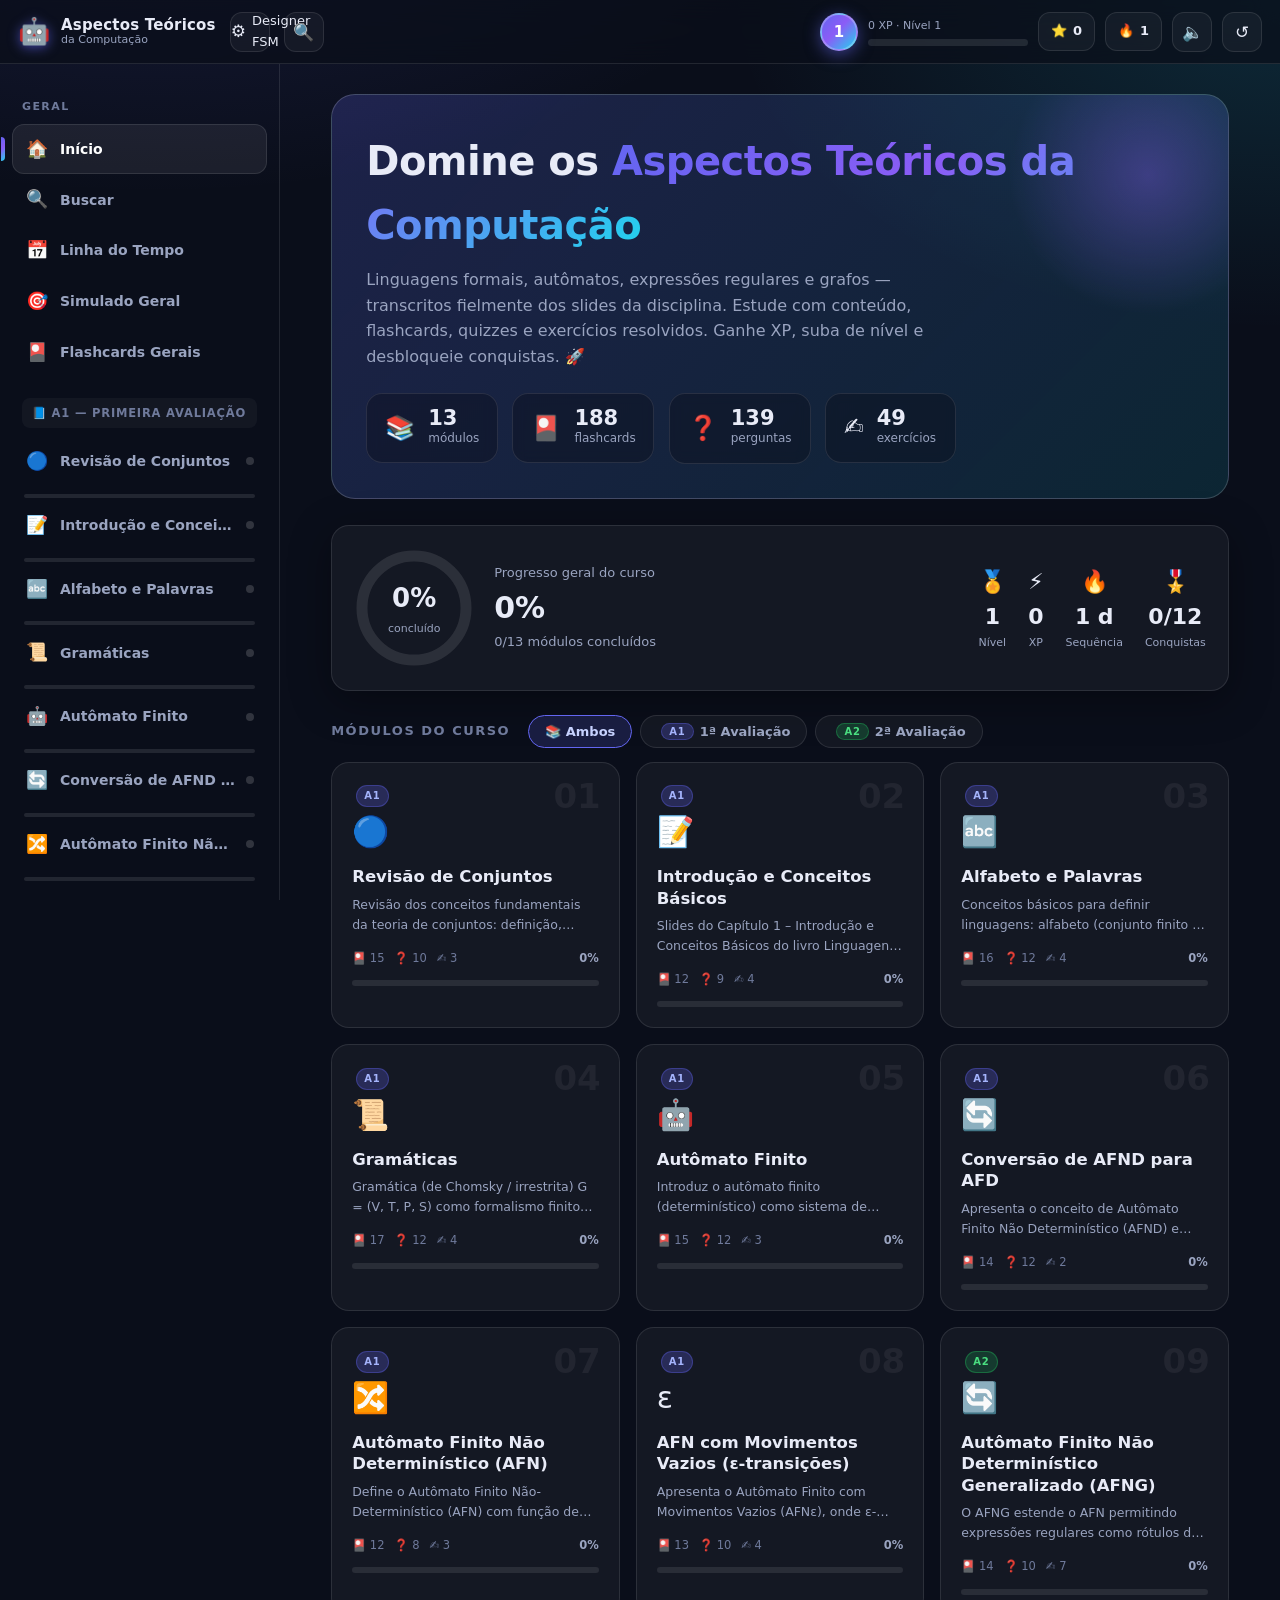
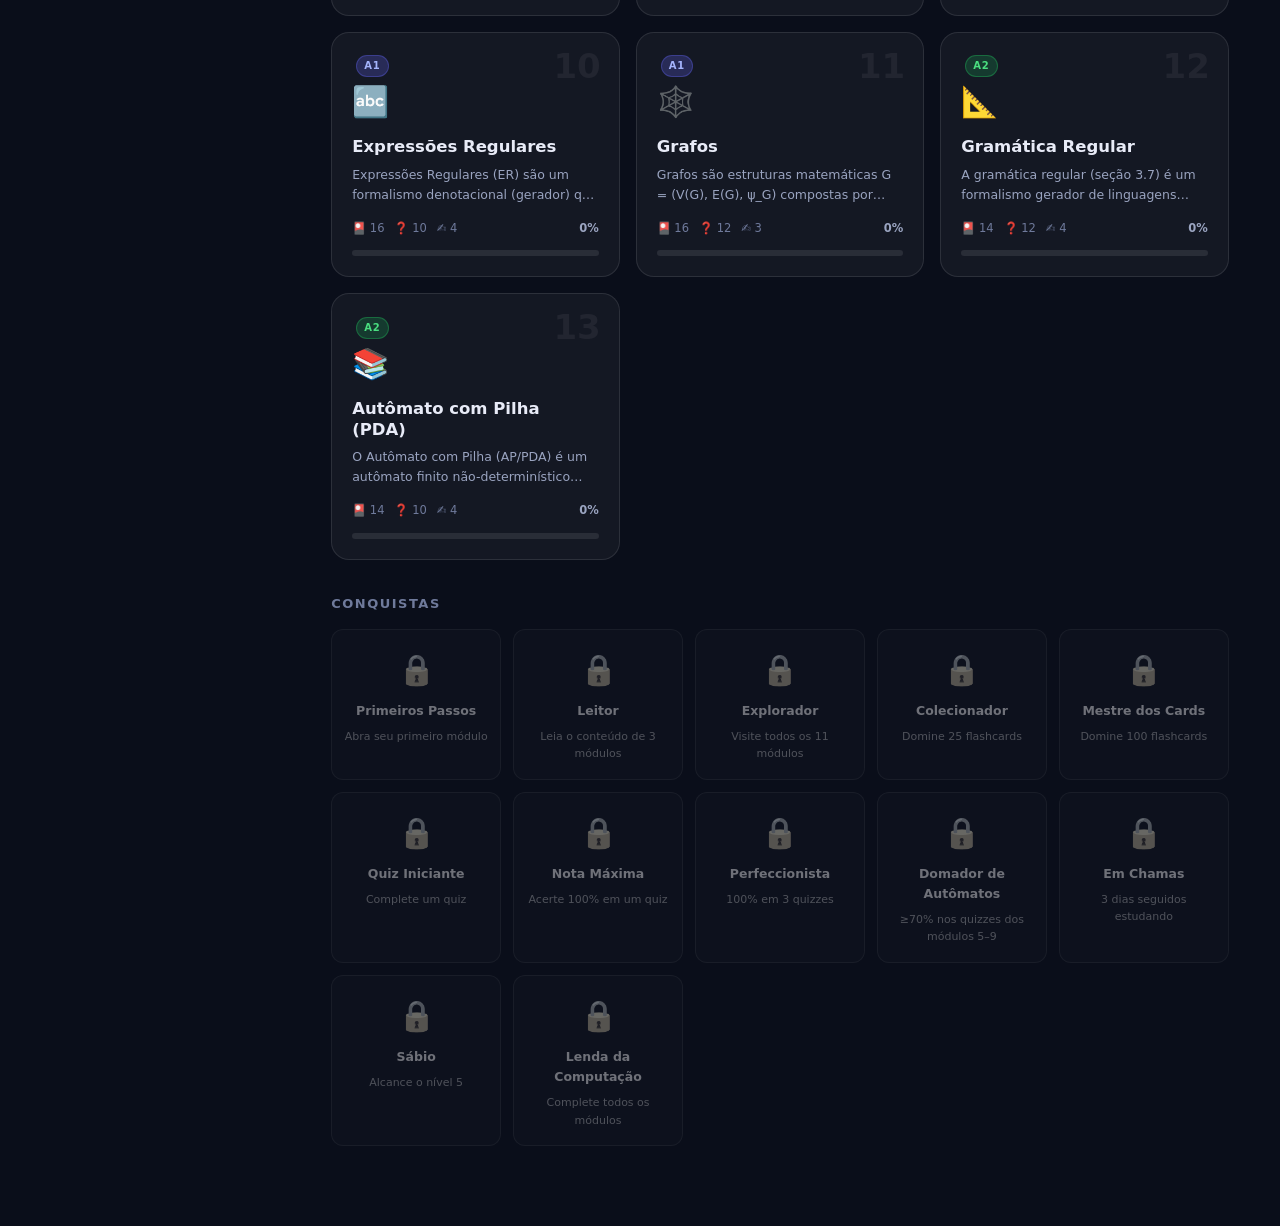
==== commit afd29c80: "Adiciona Designer de Autômato (FSM) e link na topbar Ferramenta de desenho de autômatos finitos (bas" ====
--- a/index.html
+++ b/index.html
@@ -24,6 +24,7 @@
       </span>
     </a>
 
+    <a class="icon-btn" id="fsmBtn" href="fsm.html" target="_blank" rel="noopener" title="Designer de Autômato (FSM)" style="text-decoration:none;display:inline-flex;align-items:center;gap:6px;">⚙️<span class="fsm-label" style="font-size:13px;">Designer FSM</span></a>
     <button class="icon-btn" id="searchBtn" title="Pesquisar (Ctrl+K)">🔍</button>
 
     <div class="hud">
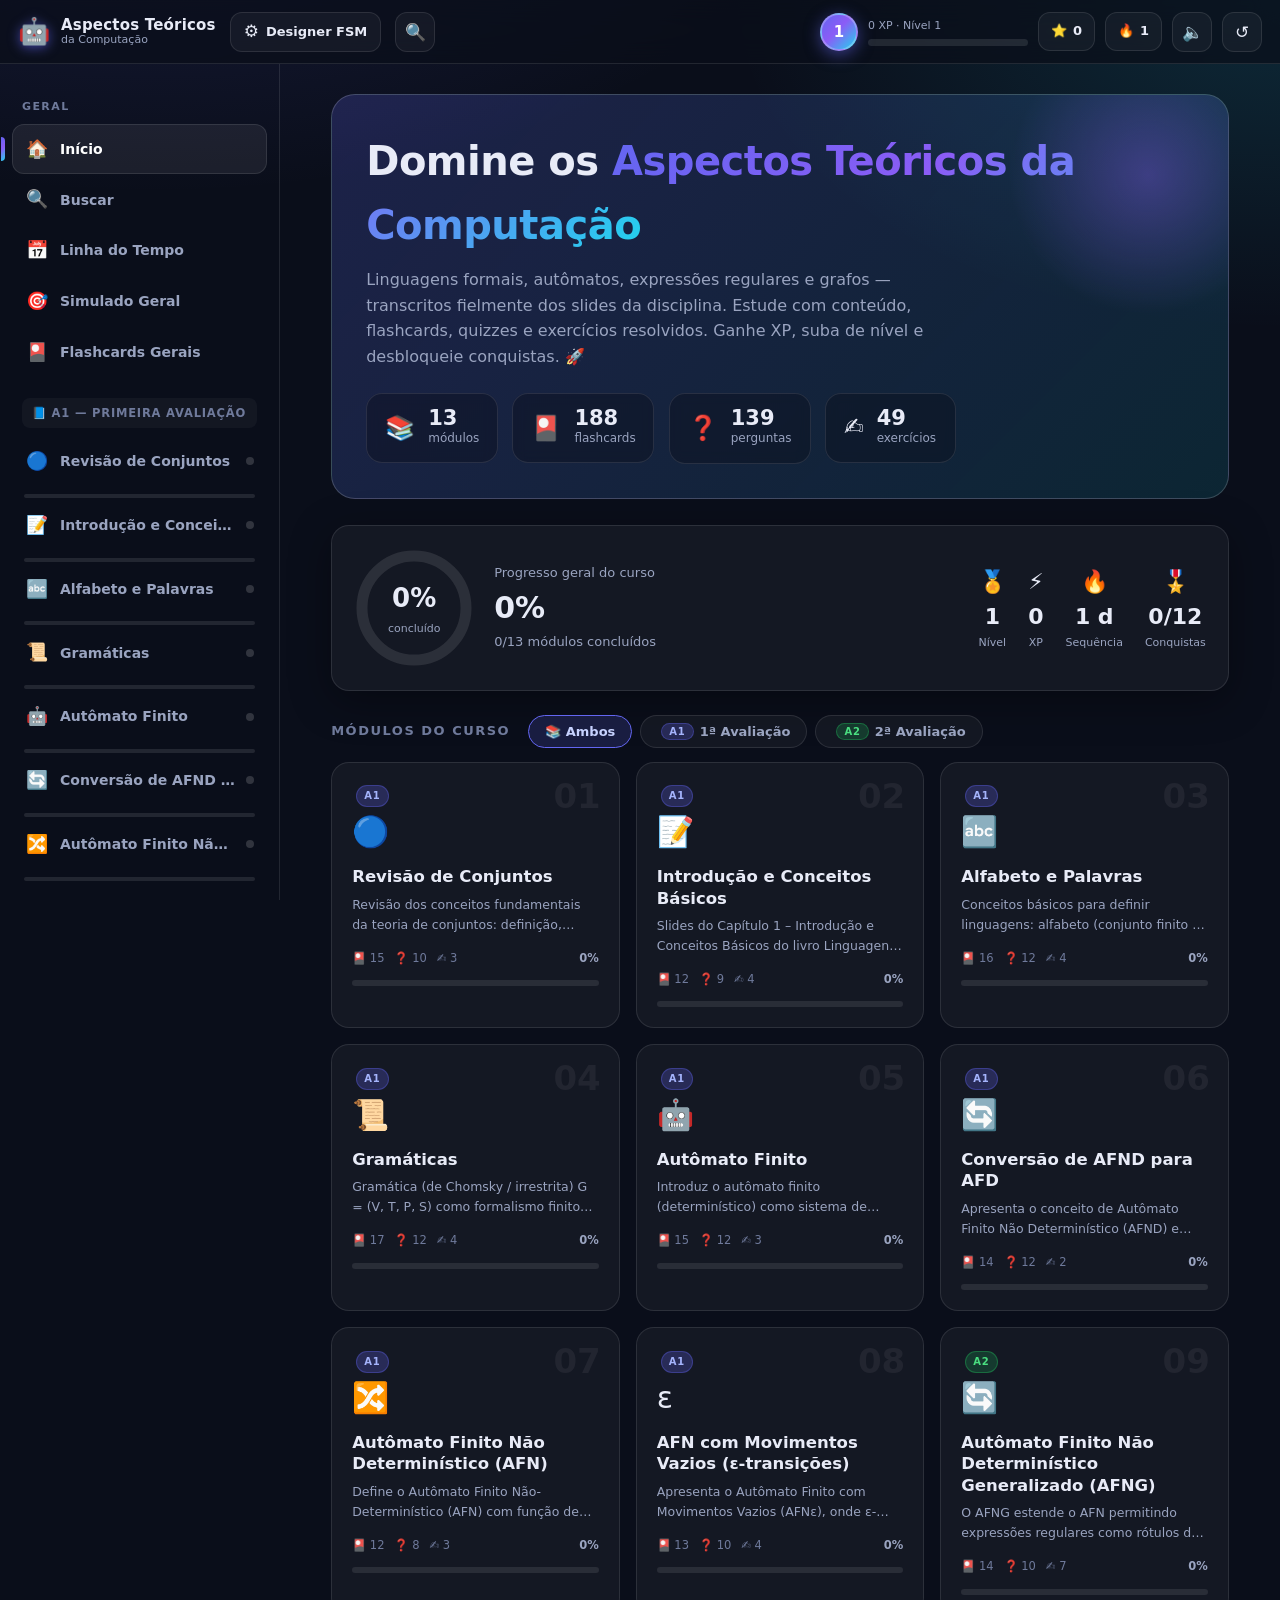
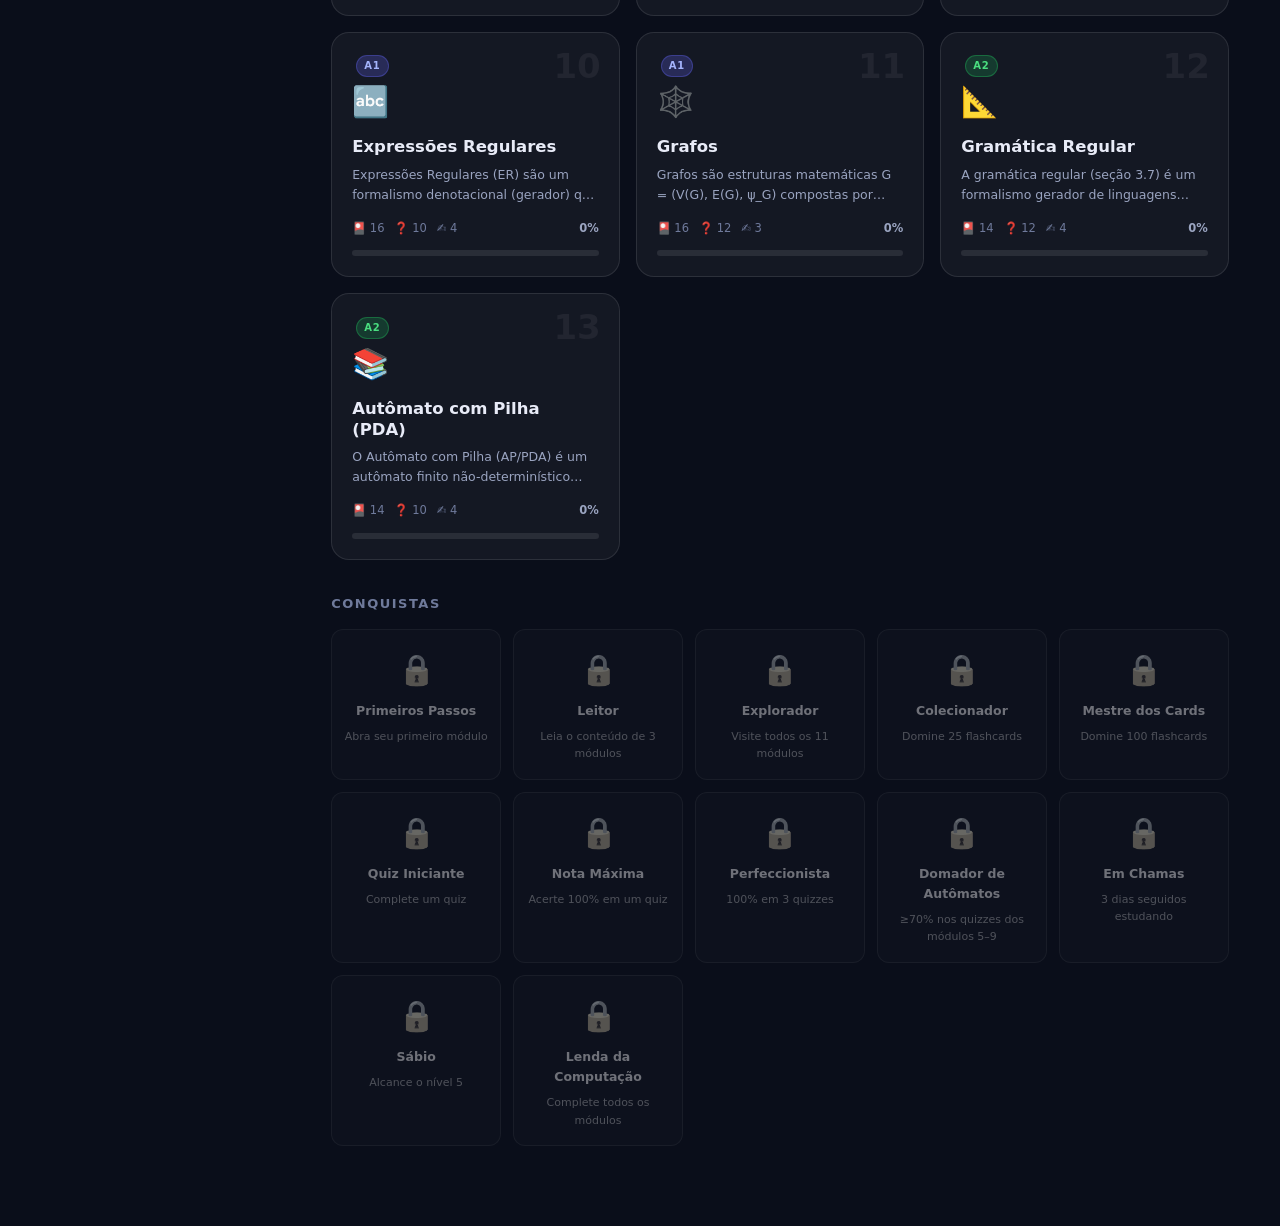
==== commit a670080f: "Corrige navbar quebrado pelo botao Designer FSM O link usava .icon-btn (caixa fixa 40x40), entao o t" ====
--- a/index.html
+++ b/index.html
@@ -24,7 +24,7 @@
       </span>
     </a>
 
-    <a class="icon-btn" id="fsmBtn" href="fsm.html" target="_blank" rel="noopener" title="Designer de Autômato (FSM)" style="text-decoration:none;display:inline-flex;align-items:center;gap:6px;">⚙️<span class="fsm-label" style="font-size:13px;">Designer FSM</span></a>
+    <a class="fsm-btn" id="fsmBtn" href="fsm.html" target="_blank" rel="noopener" title="Designer de Autômato (FSM)"><span class="fsm-icon">⚙️</span><span class="fsm-label">Designer FSM</span></a>
     <button class="icon-btn" id="searchBtn" title="Pesquisar (Ctrl+K)">🔍</button>
 
     <div class="hud">
--- a/css/styles.css
+++ b/css/styles.css
@@ -79,6 +79,15 @@
   display:grid;place-items:center;transition:.15s;
 }
 .icon-btn:hover{background:var(--card-strong);border-color:var(--border-strong);transform:translateY(-1px)}
+.fsm-btn{
+  display:flex;align-items:center;gap:7px;flex:none;
+  height:40px;padding:0 13px;border-radius:12px;
+  background:var(--card);border:1px solid var(--border);
+  color:var(--txt);font-size:13px;font-weight:700;line-height:1;
+  text-decoration:none;white-space:nowrap;transition:.15s;
+}
+.fsm-btn:hover{background:var(--card-strong);border-color:var(--border-strong);transform:translateY(-1px)}
+.fsm-btn .fsm-icon{font-size:17px;line-height:1}
 #menuBtn{display:none}
 
 /* ============================ SHELL ============================ */
@@ -463,6 +472,9 @@
   body.nav-open #backdrop{display:block;position:fixed;inset:var(--topbar-h) 0 0;background:rgba(0,0,0,.5);z-index:44}
   .hud-xpwrap{width:120px}
   .brand-text small{display:none}
+  /* na falta de espaço, o botão do designer vira só o ícone ⚙️ */
+  .fsm-btn .fsm-label{display:none}
+  .fsm-btn{padding:0 10px}
 }
 /* ── Tablet pequeno / celular grande ── */
 @media (max-width:640px){
@@ -484,4 +496,6 @@
   #hudStreak{display:none}
   .hud-level-badge{width:30px;height:30px;font-size:12px}
   .icon-btn{width:34px;height:34px;font-size:15px}
-}
+  .fsm-btn{height:34px;padding:0 8px}
+  .fsm-btn .fsm-icon{font-size:15px}
+}
